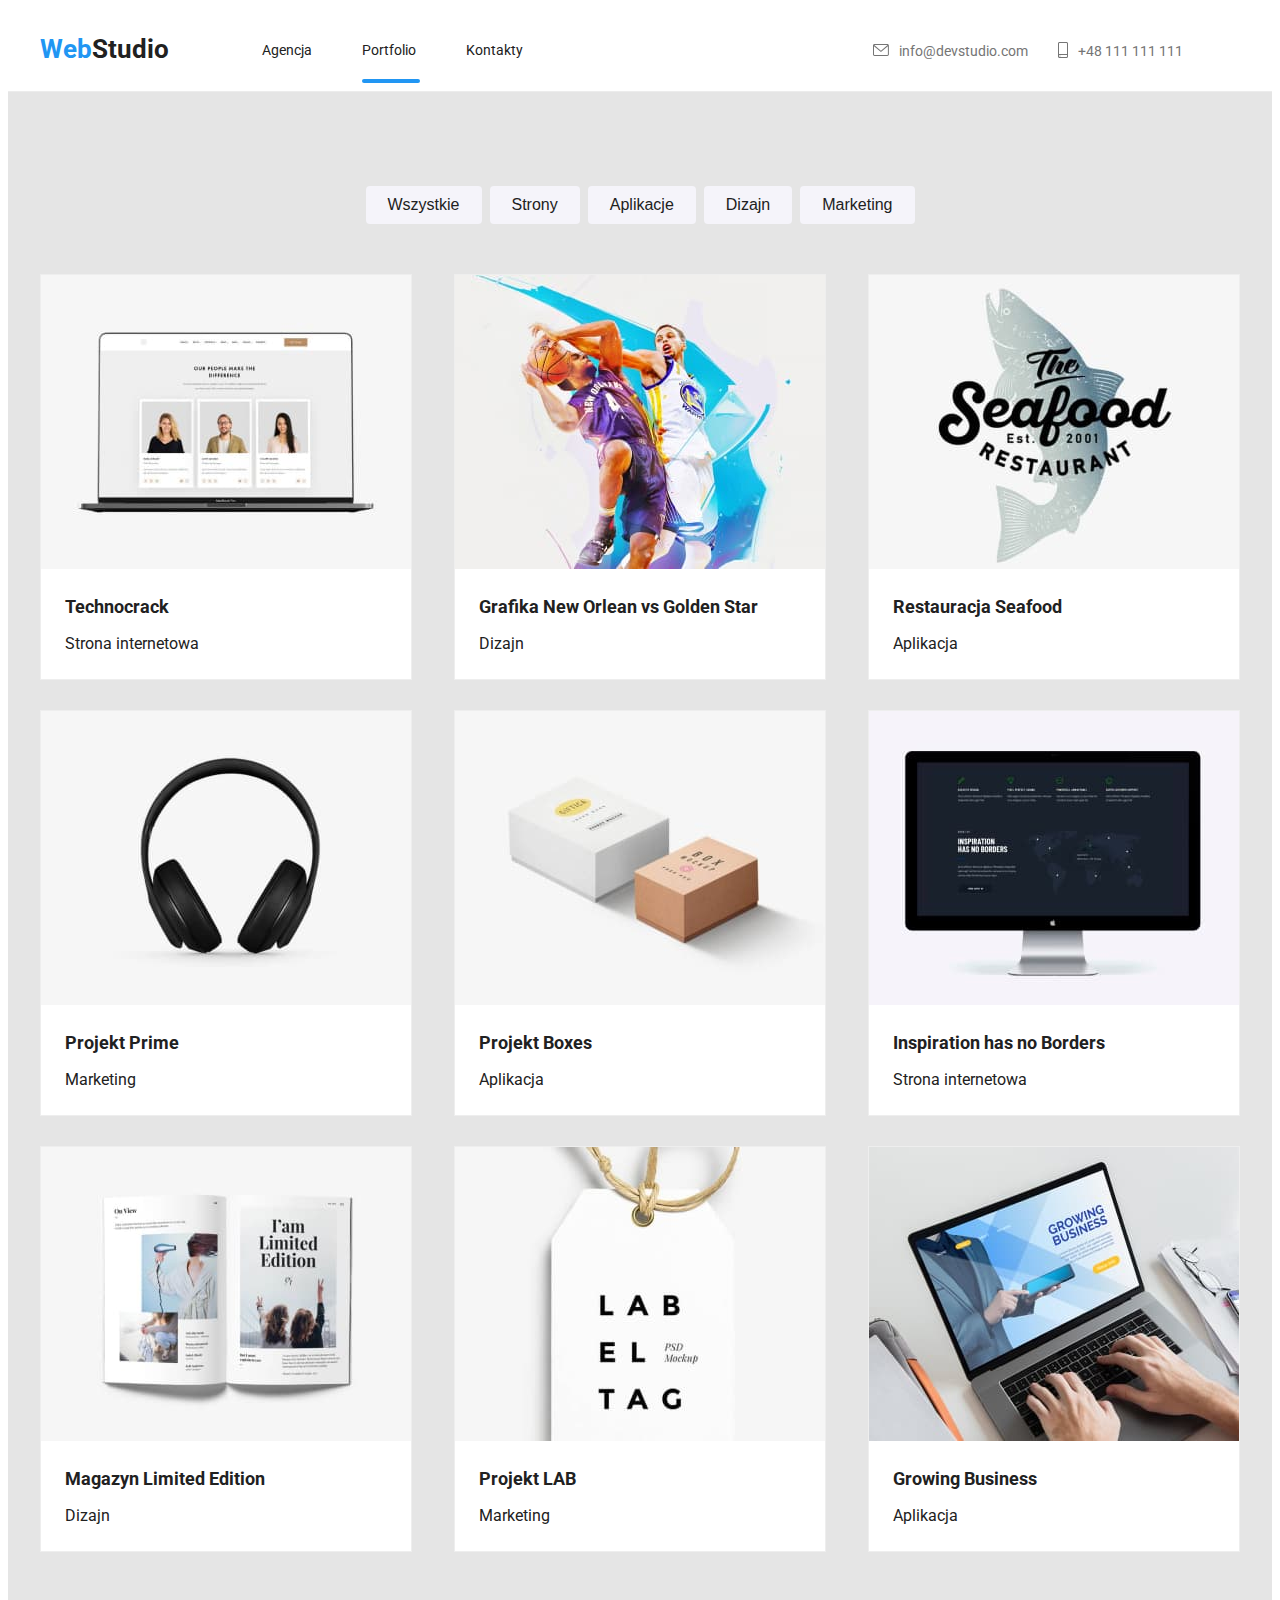
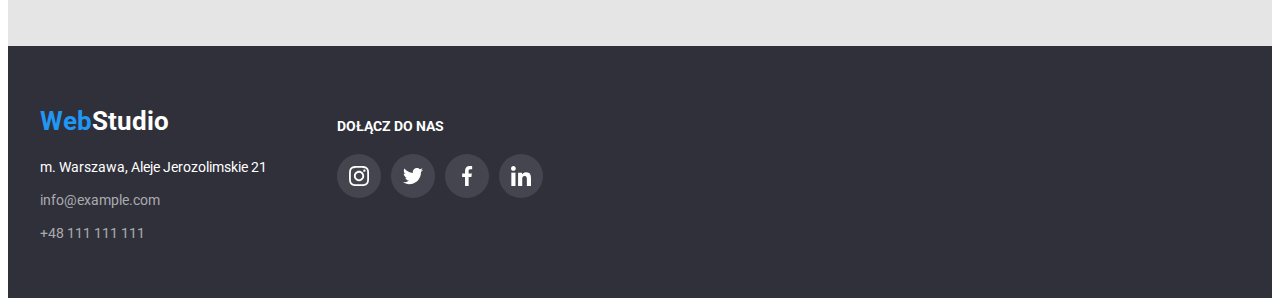
==== portfolio.html @ 44d5cf2a "Copy" ====
<!DOCTYPE html>
<html lang="pl-PL">
<head>
    <meta charset="UTF-8">
    <meta http-equiv="X-UA-Compatible" content="IE=edge">
    <meta name="viewport" content="width=device-width, initial-scale=1.0">
    <title>Portfolio</title>
    <link rel="stylesheet" href="https://cdnjs.cloudflare.com/ajax/libs/modern-normalize/1.0.0/modern-normalize.min.css"
        integrity="sha512-ISS7cAi1PEhQ8jnbJpJZMd29NlhNj4AWYyLOSp2CE/CsHxTCu+r+t0D2yoJudVrd0/8fTVPUVDzY5Tvli75u/g=="
        crossorigin="anonymous">
    <link rel="stylesheet" href="css/styles.css">
    <link rel="preconnect" href="https://fonts.gstatic.com">
    <link href="https://fonts.googleapis.com/css2?family=Raleway:wght@700&family=Roboto:wght@400;500;700;900&display=swap"
rel="stylesheet">
</head>
<body>
    <section class="section-header">
        <div class="container-section-header">
            <nav class="section-header-logo">
                <ul class="logo-item">
                    <li><a class="header-logo" href="index.html"><span>Web</span>Studio</a></li>
                </ul>
            </nav>
            <nav class="section-header-links">
                <ul class="link-items">
                    <li><a class="link" href="index.html">Agencja</a></li>
                    <li><a class="link secondary-page" href="portfolio.html">Portfolio</a></li>
                    <li><a class="link" href="#">Kontakty</a></li>
                </ul>
            </nav>
            <div class="mail-phone-links">
                <div class="mail-link">
                    <svg class="mail-icon">
                        <use href="./images/icons.svg#icon-envelope"></use>
                    </svg>
                    <a class="contact-link" href="mailto:info@devstudio.com">info@devstudio.com</a>
                </div>
                <div class="phone-link">
                    <svg class="phone-icon">
                        <use href="./images/icons.svg#icon-smartphone"></use>
                    </svg>
                    <a class="contact-link" href="tel:+48111111111">+48 111 111 111</a>
                </div>
            </div>
        </div>
    </section>
    <section class="section-main-buttons">
        <div class="container-main-buttons">
            <ul class="buttons-list">
                <li class="buttons-item"><button class="btn" type="button">Wszystkie</button></li>
                <li class="buttons-item"><button class="btn" type="button">Strony</button></li>
                <li class="buttons-item"><button class="btn" type="button">Aplikacje</button></li>
                <li class="buttons-item"><button class="btn" type="button">Dizajn</button></li>
                <li class="buttons-item"><button class="btn" type="button">Marketing</button></li>
            </ul>
        </div>
    </section>
    <section class="section-main-cards">
        <div class="container-main-cards">
            <ul class="cards">
                <li class="card-item">
                    <div class="overlay-box">
                        <img src="images/portfolio/img_portfolio1.jpg" alt="strona internetowa" width="370" height="294">
                        <div class="overlay">
                            <p class="overlay-text">Technocrack jest popularną platformą wykorzystywaną do rozpowszechniania koronawirusa. Firmy
                                wykorzystują tę platformę do celów szpiegowskich i ataków na niezabezpieczone serwery konkurencji</p>
                        </div>
                    </div>
                    <h2 class="description">Technocrack</h2>
                    <p class="alt">Strona internetowa</p>
                </li>
                <li class="card-item">
                    <div class="overlay-box">
                        <img src="images/portfolio/img_portfolio2.jpg" alt="dizajn" width="370" height="294">
                        <div class="overlay">
                            <p class="overlay-text">Technocrack jest popularną platformą wykorzystywaną do rozpowszechniania koronawirusa. Firmy
                                wykorzystują tę platformę do celów szpiegowskich i ataków na niezabezpieczone serwery konkurencji</p>
                        </div>
                    </div>
                    <h2 class="description">Grafika New Orlean vs Golden Star</h2>
                    <p class="alt">Dizajn</p>
                </li>
                <li class="card-item">
                    <div class="overlay-box">
                        <img src="images/portfolio/img_portfolio3.jpg" alt="aplikacja" width="370" height="294">
                        <div class="overlay">
                            <p class="overlay-text">Technocrack jest popularną platformą wykorzystywaną do rozpowszechniania koronawirusa. Firmy
                                wykorzystują tę platformę do celów szpiegowskich i ataków na niezabezpieczone serwery konkurencji</p>
                        </div>
                    </div>
                    <h2 class="description">Restauracja Seafood</h2>
                    <p class="alt">Aplikacja</p>
                </li>
                <li class="card-item">
                    <div class="overlay-box">
                        <img src="images/portfolio/img_portfolio4.jpg" alt="marketing" width="370" height="294">
                        <div class="overlay">
                            <p class="overlay-text">Technocrack jest popularną platformą wykorzystywaną do rozpowszechniania koronawirusa. Firmy
                                wykorzystują tę platformę do celów szpiegowskich i ataków na niezabezpieczone serwery konkurencji</p>
                        </div>
                    </div>
                    <h2 class="description">Projekt Prime</h2>
                    <p class="alt">Marketing</p>
                </li>
                <li class="card-item">
                    <div class="overlay-box">
                        <img src="images/portfolio/img_portfolio5.jpg" alt="aplikacja" width="370" height="294">
                        <div class="overlay">
                            <p class="overlay-text">Technocrack jest popularną platformą wykorzystywaną do rozpowszechniania koronawirusa. Firmy
                                wykorzystują tę platformę do celów szpiegowskich i ataków na niezabezpieczone serwery konkurencji</p>
                        </div>
                    </div>
                    <h2 class="description">Projekt Boxes</h2>
                    <p class="alt">Aplikacja</p>
                </li>
                <li class="card-item">
                    <div class="overlay-box">
                        <img src="images/portfolio/img_portfolio6.jpg" alt="strona internetowa" width="370" height="294">
                        <div class="overlay">
                            <p class="overlay-text">Technocrack jest popularną platformą wykorzystywaną do rozpowszechniania koronawirusa. Firmy
                                wykorzystują tę platformę do celów szpiegowskich i ataków na niezabezpieczone serwery konkurencji</p>
                        </div>
                    </div>
                    <h2 class="description">Inspiration has no Borders</h2>
                    <p class="alt">Strona internetowa</p>
                </li>
                <li class="card-item">
                    <div class="overlay-box">
                        <img src="images/portfolio/img_portfolio7.jpg" alt="dizajn" width="370" height="294">
                        <div class="overlay">
                            <p class="overlay-text">Technocrack jest popularną platformą wykorzystywaną do rozpowszechniania koronawirusa. Firmy
                                wykorzystują tę platformę do celów szpiegowskich i ataków na niezabezpieczone serwery konkurencji</p>
                        </div>
                    </div>
                    <h2 class="description">Magazyn Limited Edition</h2>
                    <p class="alt">Dizajn</p>
                </li>
                <li class="card-item">
                    <div class="overlay-box">
                        <img src="images/portfolio/img_portfolio8.jpg" alt="marketing" width="370" height="294">
                        <div class="overlay">
                            <p class="overlay-text">Technocrack jest popularną platformą wykorzystywaną do rozpowszechniania koronawirusa. Firmy
                                wykorzystują tę platformę do celów szpiegowskich i ataków na niezabezpieczone serwery konkurencji</p>
                        </div>
                    </div>
                    <h2 class="description">Projekt LAB</h2>
                    <p class="alt">Marketing</p>
                </li>
                <li class="card-item">
                    <div class="overlay-box">
                        <img src="images/portfolio/img_portfolio9.jpg" alt="aplikacja" width="370" height="294">
                        <div class="overlay">
                            <p class="overlay-text">Technocrack jest popularną platformą wykorzystywaną do rozpowszechniania koronawirusa. Firmy
                                wykorzystują tę platformę do celów szpiegowskich i ataków na niezabezpieczone serwery konkurencji</p>
                        </div>
                    </div>
                    <h2 class="description">Growing Business</h2>
                    <p class="alt">Aplikacja</p>
                </li>
            </ul>
        </div>
    </section>
    <section class="section-footer">
        <div class="container-footer">
            <div class="logo-address">
                <nav>
                    <ul class="address">
                        <li><a class="logo" href="index.html"><span>Web</span>Studio</a></li>
                    </ul>
                </nav>
                <address>
                    <ul class="address">
                        <li><a class="address-link" href="https://goo.gl/maps/2TUbPAgfk7zZ6Xrx7" target="_blank">m. Warszawa, Aleje Jerozolimskie 21</a></li>
                        <li><a class="address-link-mail" href="mailto:info@example.com">info@example.com</a></li>
                        <li><a class="address-link-phone" href="tel:+48111111111">+48 111 111 111</a></li>
                    </ul>
                </address>
            </div>
            <div class="social-media">
                <p class="social-title">DOŁĄCZ DO NAS</p>
                <nav>
                    <ul class="social-links">
                        <li class="social-link-item">
                            <a class="social-link" href="#">
                                <svg class="social-icon">
                                    <use href="./images/icons.svg#icon-instagram"></use>
                                </svg>
                            </a>
                        </li>
                        <li class="social-link-item">
                            <a class="social-link" href="#">
                                <svg class="social-icon">
                                    <use href="./images/icons.svg#icon-twitter"></use>
                                </svg>
                            </a>
                        </li>
                        <li class="social-link-item">
                            <a class="social-link" href="#">
                                <svg class="social-icon">
                                    <use href="./images/icons.svg#icon-facebook"></use>
                                </svg>
                            </a>
                        </li>
                        <li class="social-link-item">
                            <a class="social-link" href="#">
                                <svg class="social-icon">
                                    <use href="./images/icons.svg#icon-linkedin"></use>
                                </svg>
                            </a>
                        </li>
                    </ul>
                </nav>
            </div>
        </div>
    </section>
</body>
</html>
---- css/styles.css ----
:root {
    --first-font: 'Roboto', sans-serif;
    --second-font: 'Raleway', sans-serif;
    --first-color: #212121;
    --second-color: #757575;
    --third-color: #2196F3;
    --fourth-color: #FFFFFF;
    --first-background-color: #E5E5E5;
    --second-background-color: #2F303A;
    --third-background-color: #F5F4FA;
    --fourth-background-color: #ffffff;
    --first-cursor: pointer;
    --list-style-type: none;
}
body {
    font-family: var(--first-font);
    color: var(--first-color);
}
ul,
ol {
    list-style-type: var(--list-style-type);
}
h1,
h2,
h3,
h4,
h5,
h6 {
    margin: 0;
}
ul,
ol,
figure,
figcaption {
    margin: 0;
    padding: 0;
}
p {
    padding: 0;
    margin: 0;
}
img {
    display: block;
}
/* ===========header=========== */
.section-header {
    background-color: var(--fourth-background-color);
    border-bottom: 1px solid #ECECEC;
}
.container-section-header {
    width: 1200px;
    margin: 0 auto;
    padding: 0 15px;
    display: flex;
    align-items: center;
}
.link-items {
    display: flex;
    width: 261px;
    margin-left: 93px;
    margin-right: 350px;
    justify-content: space-between;
}
.mail-phone-links {
    display: flex;
    justify-content: space-between;
    align-items: center;
    fill: var(--second-color);
}
.mail-link {
    display: flex;
    align-items: center;
    margin-right: 30px;
    transition-property: fill;
    transition-duration: 250ms;
    transition-timing-function: cubic-bezier(0.4, 0, 0.2, 1);
}
.phone-link {
    display: flex;
    align-items: center;
    transition-property: fill;
    transition-duration: 250ms;
    transition-timing-function: cubic-bezier(0.4, 0, 0.2, 1);
}
.mail-icon {
    width: 16px;
    height: 12px;
    margin-right: 10px;
}
.phone-icon {
    width: 10px;
    height: 16px;
    margin-right: 10px;
}
.contact-link {
    text-align: center;
    padding-top: 3px;
}
.logo-item {
    padding-top: 24px;
    padding-bottom: 25px;
}
.link-items {
    padding-top: 32px;
    padding-bottom: 32px;
}
.mail-link:hover,
.mail-link:focus,
.phone-link:hover,
.phone-link:focus {
    cursor:var(--first-cursor);
    color:var(--third-color);
    fill:var(--third-color);
}
.main-page::after {
    content: "";
    display: block;
    width: 53px;
    height: 4px;
    border-radius: 2px;
    background-color: var(--third-color);
    position: absolute;
    top: 79px;
}
.secondary-page::after {
    content: "";
    display: block;
    width: 58px;
    height: 4px;
    border-radius: 2px;
    background-color: var(--third-color);
    position: absolute;
    top: 79px;
}
/* ===========Hero================== */
.section-hero {
    padding-top: 200px;
    padding-bottom: 200px;
    background-image: linear-gradient(rgba(47, 48, 58, 0.4), rgba(47, 48, 58, 0.4)), url(../images/background/bg_image.jpg);
    background-size: cover;
}
.container-hero {
    width: 1200px;
    margin: 0 auto;
    padding: 0 15px;
    display: flex;
    flex-direction: column;
    align-items: center;
}
.btn-hero {
    font-size: 16px;
    font-weight: 700;
    border: none;
    border-radius: 4px;
    padding: 10px 42px;
    margin-top: 30px;
    background-color: var(--third-background-color);
    color: var(--first-color);
    box-shadow: none;
    transition-property: color, background-color, box-shadow;
    transition-duration: 250ms;
    transition-timing-function: cubic-bezier(0.4, 0, 0.2, 1);
}
.btn-hero:hover,
.btn-hero:focus {
    cursor: var(--first-cursor);
    background-color: var(--third-color);
    color: var(--fourth-color);
    box-shadow: 0px 3px 1px rgba(0, 0, 0, 0.1), 0px 1px 2px rgba(0, 0, 0, 0.08), 0px 2px 2px rgba(0, 0, 0, 0.12);
}
.hero-title {
    font-size: 44px;
    font-weight: 900;
    color: var(--fourth-color);
}
/* ===========lorem ipsum=========== */
.services {
    background-color: var(--first-background-color);
    padding-top: 94px;
}
.container-services {
    width: 1200px;
    margin: 0 auto;
    padding: 0 15px; 
}
.services-list {
    display: flex;
    width: 1170px;
    justify-content: space-between;
}
.services-list-item {
    display: flex;
    flex-direction: column;
}
.service-name {
    font-size: 14px;
    font-weight: 700;
    color: var(--first-color);
    padding-top: 30px;
    padding-bottom: 10px;
}
.service-desc {
    font-size: 14px;
    font-weight: 400;
    color: var(--second-color);
}
.services-icon {
    width: 270px;
    height: 120px;
}
/* ===========main:buttons=========== */
.section-main-buttons {
    background-color: var(--first-background-color);
    padding-bottom: 20px;
    padding-top: 94px;
}
.container-main-buttons {
    width: 1200px;
    margin: 0 auto;
    padding: 0 15px; 
}
.buttons-list {
    display: flex;
    justify-content: center;
}
.btn {
    padding: 6px 22px;
    font-weight: 500;
    line-height: 26px;
    border: none;
    border-radius: 4px;
    box-shadow: none;
    color: var(--first-color);
    background-color: var(--third-background-color);
    transition-property: color, background-color, box-shadow;
    transition-duration: 250ms;
    transition-timing-function: cubic-bezier(0.4, 0, 0.2, 1);
}
.buttons-item:not(:last-child) {
    margin-right: 8px;
}
/* ===========main-cards=========== */
.section-main-cards {
    background-color: var(--first-background-color);
    padding-bottom: 94px;
}
.container-main-cards {
    width: 1200px;
    margin: 0 auto;
    padding: 0 15px;
    display: flex;
}
.cards {
    display: flex;
    flex-wrap: wrap;
    justify-content: space-between
}
.card-item {
    background-color: var(--fourth-background-color);
    border: 1px solid #EEEEEE;
    margin-top: 30px;
    box-shadow: none;
    transition-property: box-shadow;
    transition-duration: 250ms;
    transition-timing-function: cubic-bezier(0.4, 0, 0.2, 1);
}
.description,
.alt {
    padding-left: 24px;
}
.alt {
    padding-bottom: 20px;
}
.description {
    padding-top: 20px;
    padding-bottom: 4px;
}
.card-item:hover {
    cursor: var(--first-cursor);
    box-shadow: 0px 1px 1px rgba(0, 0, 0, 0.12), 0px 4px 4px rgba(0, 0, 0, 0.06), 1px 4px 6px rgba(0, 0, 0, 0.16);
}
.alt {
    line-height: 1.875;
}
.description {
    font-size: 18px;
    line-height: 2;
}
.btn {
    font-size: 16px;
}
.overlay-box {
    position: relative;
}
.overlay {
    width: 370px;
    height: 294px;
    background-color: rgba(33, 150, 243, 0.9);
    position: absolute;
    top: 0px;
    left: 0px;
}
.overlay-box {
    overflow: hidden;
}
.overlay-text {
    font-size: 18px;
    font-weight: 400;
    line-height: 28px;
    color: var(--fourth-color);
    padding: 49px 45px 49px 24px;
}
.overlay {
    transform: translateY(100%);
    transition-property: transform;
    transition-duration: 250ms;
    transition-timing-function: cubic-bezier(0.4, 0, 0.2, 1);
}
.card-item:hover .overlay {
    transform: translateY(0px);
}
/* ===========footer=========== */
.section-footer {
    background-color: var(--second-background-color);
}
.container-footer {
    width: 1200px;
    margin: 0 auto;
    padding: 0 15px;
    display: flex;
}
.social-links {
    display: flex;
    justify-content: space-between;
    align-items: center;
    width: 206px;
    padding-top: 20px;
    padding-bottom: 100px;
    margin-left: 70px;
}
.social-icon {
    width: 20px;
    height: 20px;
    fill: var(--fourth-color);
}
.social-link {
    display: flex;
    width: 44px;
    height: 44px;
    background-color: rgba(255, 255, 255, 0.1);
    border-radius: 50%;
    justify-content: center;
    align-items: center;
    transition-property: background-color;
    transition-duration: 250ms;
    transition-timing-function: cubic-bezier(0.4, 0, 0.2, 1);
}
.social-title {
    color: var(--fourth-color);
    font-size: 14px;
    font-weight: 700
}
.address-link-mail,
.address-link-phone {
    text-decoration: none;
    font-size: 14px;
    color: rgba(255, 255, 255, 0.6);
    line-height: 1.714;
    transition-property: color;
    transition-duration: 250ms;
    transition-timing-function: cubic-bezier(0.4, 0, 0.2, 1);
}
.address-link-mail:hover,
.address-link-mail:focus,
.address-link-phone:hover,
.address-link-phone:focus {
    cursor:var(--first-cursor);
    color:var(--third-color);
}
.social-title {
    display: block;
    padding-left: 70px;
    padding-top: 72px;
}
.logo {
    display: block;
    padding-top: 60px;
    padding-bottom: 20px;
}
.address-link-mail {
    display: block;
    padding-top: 9px;
    padding-bottom: 9px;
}
.social-link:hover,
.social-link:focus {
    background-color: var(--third-color);
}
/* ===========backdrop================ */
.backdrop {
    position: fixed;
    left: 0;
    top: 0;
    width: 100%;
    height: 100%;
    background-color: rgba(0, 0, 0, 0.2);
    transform: scale(1);
    transition-duration: 500ms;
    transition-timing-function: cubic-bezier(0.4, 0, 0.2, 1);
}
.modal {
    position: absolute;
    top: 50%;
    left: 50%;
    transform: translate(-50%,-50%);
    width: 528px;
    height: 581px;
    background-color: var(--fourth-color);
    border-radius: 4px;
    box-shadow: 0px 1px 3px rgba(0, 0, 0, 0.12), 0px 1px 1px rgba(0, 0, 0, 0.14), 0px 2px 1px rgba(0, 0, 0, 0.2);
}
.close-btn {
    width: 30px;
    height: 30px;
    border: 1px solid rgba(0, 0, 0, 0.1);
    border-radius: 50%;
    background-color: var(--fourth-color);
    position: absolute;
    top: 8px;
    right: 8px;
}
.button-close-icon {
    width: 11px;
    height: 11px;
    position: absolute;
    top: 50%;
    left: 50%;
    transform: translate(-50%,-50%);
}
.close-btn:hover,
.close-btn:focus {
    cursor: var(--first-cursor);
}
.is-hidden {
    opacity: 0;
    visibility: hidden;
    pointer-events: none;
    transform: scale(0.5) translateY(300px);
    transition-duration: 500ms;
    transition-timing-function: cubic-bezier(0.4, 0, 0.2, 1);
}
/* =================================== */
/* =======what are we doing=========== */
.specialization {
    background-color: var(--first-background-color);
    padding-top: 94px;
    padding-bottom: 94px;
}
.container-specialization {
    width: 1200px;
    margin: 0 auto;
    padding: 0 15px;
    display: flex;
    flex-direction: column;
    align-items: center;
}
.specializations-title {
    font-size: 36px;
    font-weight: 700;
    color: var(--first-color);
    display: block;
    padding-bottom: 50px;
}
.specializations-list {
    display: flex;
    width: 1170px;
    justify-content: space-between;
}
.specializations-item {
    position: relative;
}
.specialization-description {
    display: flex;
    justify-content: center;
    width: 100%;
    background-color: rgba(47, 48, 58, 0.8);
    position: absolute;
    top: 224px;
}
.specialization-name {
    padding-top: 27px;
    padding-bottom: 27px;
    color: var(--fourth-color);
    font-size: 14px;
    font-weight: 700;
}
/* ===========our customers=========== */
.our-customers {
    background-color: var(--fourth-background-color);
}
.container-our-customers {
    width: 1200px;
    margin: 0 auto;
    padding: 0 15px;
    display: flex;
    flex-direction: column;
    align-items: center;
    padding-top: 94px;
    padding-bottom: 94px;
}
.customers-icon {
    fill: #AFB1B8;
    border: 1px solid #AFB1B8;
    border-radius: 4px;
    width: 170px;
    height: 92px;
    transition-property: fill, border;
    transition-duration: 250ms;
    transition-timing-function: cubic-bezier(0.4, 0, 0.2, 1);
}
.customers {
    display: flex;
    width: 1170px;
    justify-content: space-between
}
.customers-title {
    font-size: 36px;
    font-weight: 700;
    color: var(--first-color);
    padding-bottom: 50px;
}
.customers-icon:hover,
.customers-icon:focus {
    fill: var(--third-color);
    border: 1px solid #2196F3;
    cursor: var(--first-cursor);
}
/* ===========team============= */
.main-team {
    background-color: var(--third-background-color);
    padding-top: 94px;
    padding-bottom: 94px;
}
.container-main-team {
    width: 1200px;
    margin: 0 auto;
    padding: 0 15px;
    display: flex;
    flex-direction: column;
    align-items: center;
}
.main-team-title {
    font-size: 36px;
    font-weight: 700;
    color: var(--first-color);
    display: block;
    padding-bottom: 50px;
}
.team-images-list {
    display: flex;
    width: 1170px;
    justify-content: space-between;
}
.team-images-item {
    display: flex;
    flex-direction: column;
    align-items: center;
    background-color: var(--fourth-color);
    border-radius: 0px 0px 4px 4px;
    box-shadow: 0px 1px 3px rgba(0, 0, 0, 0.12), 0px 1px 1px rgba(0, 0, 0, 0.14), 0px 2px 1px rgba(0, 0, 0, 0.2);
}
.fullname {
    font-size: 16px;
    font-weight: 500;
    color: var(--first-color);
    padding-top: 30px;
}
.workplace {
    font-size: 16px;
    font-weight: 400;
    color: var(--second-color);
    padding-top: 10px;
    padding-bottom: 16px;
}
.team-socialmedia-links {
    display: flex;
    width: 206px;
    justify-content: space-between;
    padding-bottom: 30px;
}
.team-socialmedia-icon {
    width: 20px;
    height: 20px;
}
.team-socialmedia-link {
    width: 44px;
    height: 44px;
    border-radius: 50%;
    display: flex;
    justify-content: center;
    align-items: center;
    fill: #AFB1B8;
    background-color: var(--fourth-color);
    transition-property: fill, background-color;
    transition-duration: 250ms;
    transition-timing-function: cubic-bezier(0.4, 0, 0.2, 1);
}
.team-socialmedia-link:hover,
.team-socialmedia-link:focus {
    background-color: var(--third-color);
    cursor: var(--first-cursor);
    fill: #ffffff;
}
/* ============================ */
.btn:hover,
.btn:focus {
    cursor: var(--first-cursor);
    background-color: var(--third-color);
    color: var(--fourth-color);
    box-shadow: 0px 3px 1px rgba(0, 0, 0, 0.1), 0px 1px 2px rgba(0, 0, 0, 0.08), 0px 2px 2px rgba(0, 0, 0, 0.12);
}
.link:hover,
.link:focus {
    cursor: var(--first-cursor);
    color:var(--third-color);
}
.address-link:hover,
.address-link:focus {
    cursor:var(--first-cursor);
    color:var(--third-color);
}
.contact-link:hover,
.contact-link:focus {
    cursor:var(--first-cursor);
    color:var(--third-color);
    fill:var(--third-color);
}
.link,
.address-link,
.contact-link {
    text-decoration: none;
    font-size: 14px;
}
.link {
    color:var(--first-color);
    transition-property: color;
    transition-duration: 250ms;
    transition-timing-function: cubic-bezier(0.4, 0, 0.2, 1);
}
.contact-link {
    color:var(--second-color);
    transition-property: color;
    transition-duration: 250ms;
    transition-timing-function: cubic-bezier(0.4, 0, 0.2, 1);
}
.address-link {
    color:var(--fourth-color);
    transition-property: color;
    transition-duration: 250ms;
    transition-timing-function: cubic-bezier(0.4, 0, 0.2, 1);
    line-height: 1.714;
}
.address {
    font-style: normal;
}
.logo,
.header-logo {
    text-decoration: none;
    font-size: 26px;
    font-weight: 700;
}
.logo {
    color: var(--fourth-color);
}
.header-logo {
    color:var(--first-color);
}
span {
    color:var(--third-color);
}
/* ============================ */
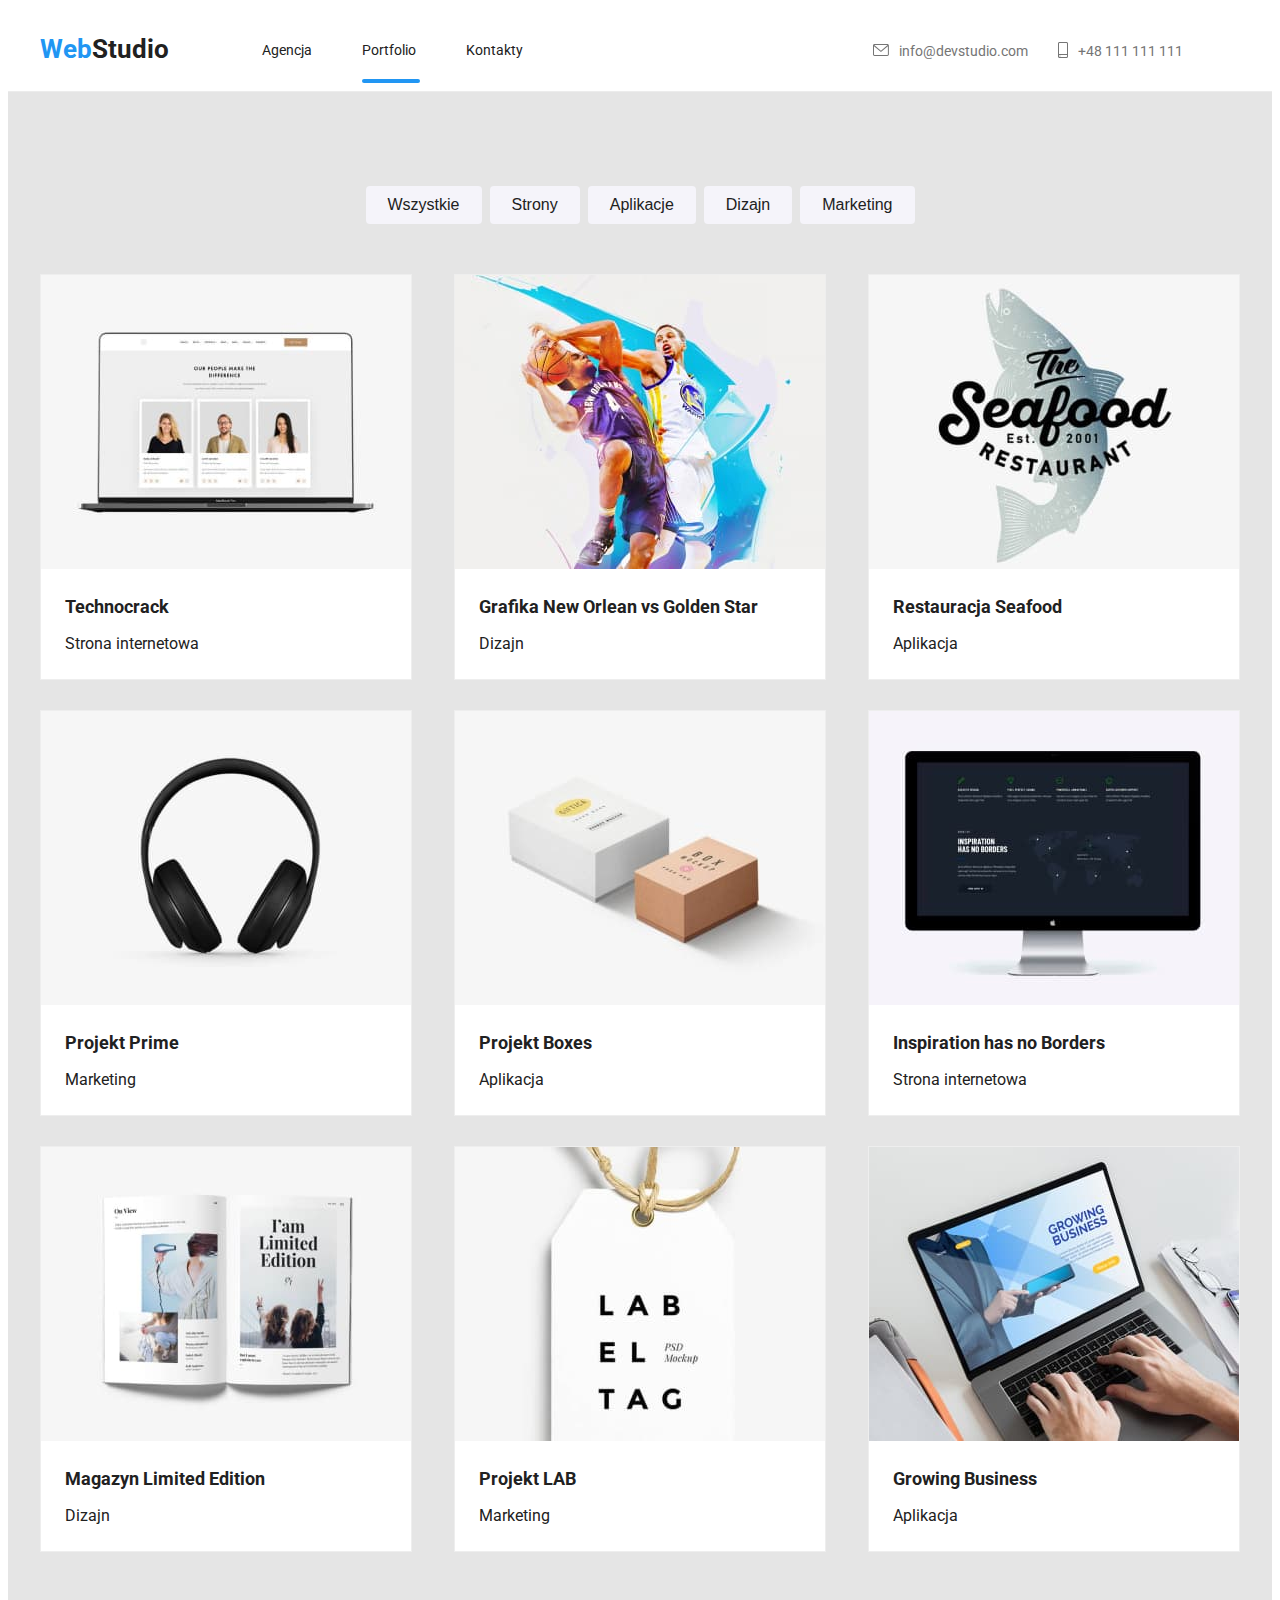
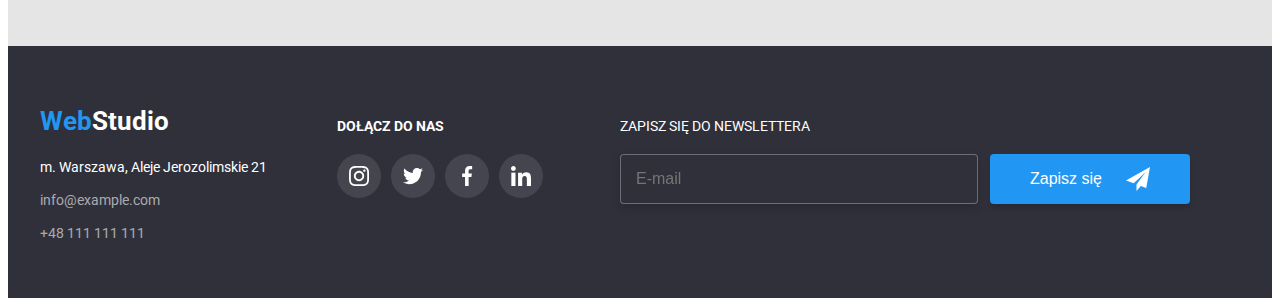
==== commit 41c6dfa2: "footer-form" ====
--- a/portfolio.html
+++ b/portfolio.html
@@ -211,6 +211,19 @@
                     </ul>
                 </nav>
             </div>
+            <div class="footer-form">
+                <span class="input-label">zapisz się do newslettera</span>
+                <form class="form-newsletter" name="newsletter">
+                    <label class="newsletter-label" name="newsletter-title">
+                        <input class="input-email" type="email" name="email" placeholder="E-mail" />
+                    </label>
+                    <button class="btn-footer-form" type="submit">Zapisz się
+                        <svg class="social-icon-send">
+                            <use href="./images/icons.svg#icon-icon-send"></use>
+                        </svg>
+                    </button>
+                </form>
+            </div>
         </div>
     </section>
 </body>
--- a/css/styles.css
+++ b/css/styles.css
@@ -396,6 +396,60 @@
 .social-link:focus {
     background-color: var(--third-color);
 }
+.footer-form {
+    display: flex;
+    flex-direction: column;
+    margin-top: 72px;
+    margin-left: 77px;
+}
+.input-label {
+    text-transform: uppercase;
+    font-size: 14px;
+    weight: 700;
+    color: var(--fourth-color);
+    display: flex;
+    padding-bottom: 20px;
+}
+.input-email {
+    width: 358px;
+    height: 50px;
+    box-sizing: border-box;
+    border: 1px solid rgba(255, 255, 255, 0.3);
+    border-radius: 4px;
+    filter: drop-shadow(0px 4px 4px rgba(0, 0, 0, 0.15));
+    background-color: var(--second-background-color);
+    padding: 15px;
+    font-size: 16px;
+    weight: 400;
+}
+.btn-footer-form {
+    width: 200px;
+    height: 50px;
+    border: none;
+    border-radius: 4px;
+    padding: 0px;
+    background-color: var(--third-color);
+    box-shadow: 0px 4px 4px rgba(0, 0, 0, 0.15);
+    font-size: 16px;
+    weight: 700;
+    color: var(--fourth-color);
+    margin-left: 12px;
+    display: flex;
+    align-items: center;
+    justify-content: center;
+}
+.social-icon-send {
+    width: 24px;
+    height: 24px;
+    margin-left: 24px;
+}
+.btn-footer-form:hover,
+.btn-footer-form:focus {
+    cursor: var(--first-cursor);
+}
+.form-newsletter {
+    display: flex;
+}
 /* ===========backdrop================ */
 .backdrop {
     position: fixed;
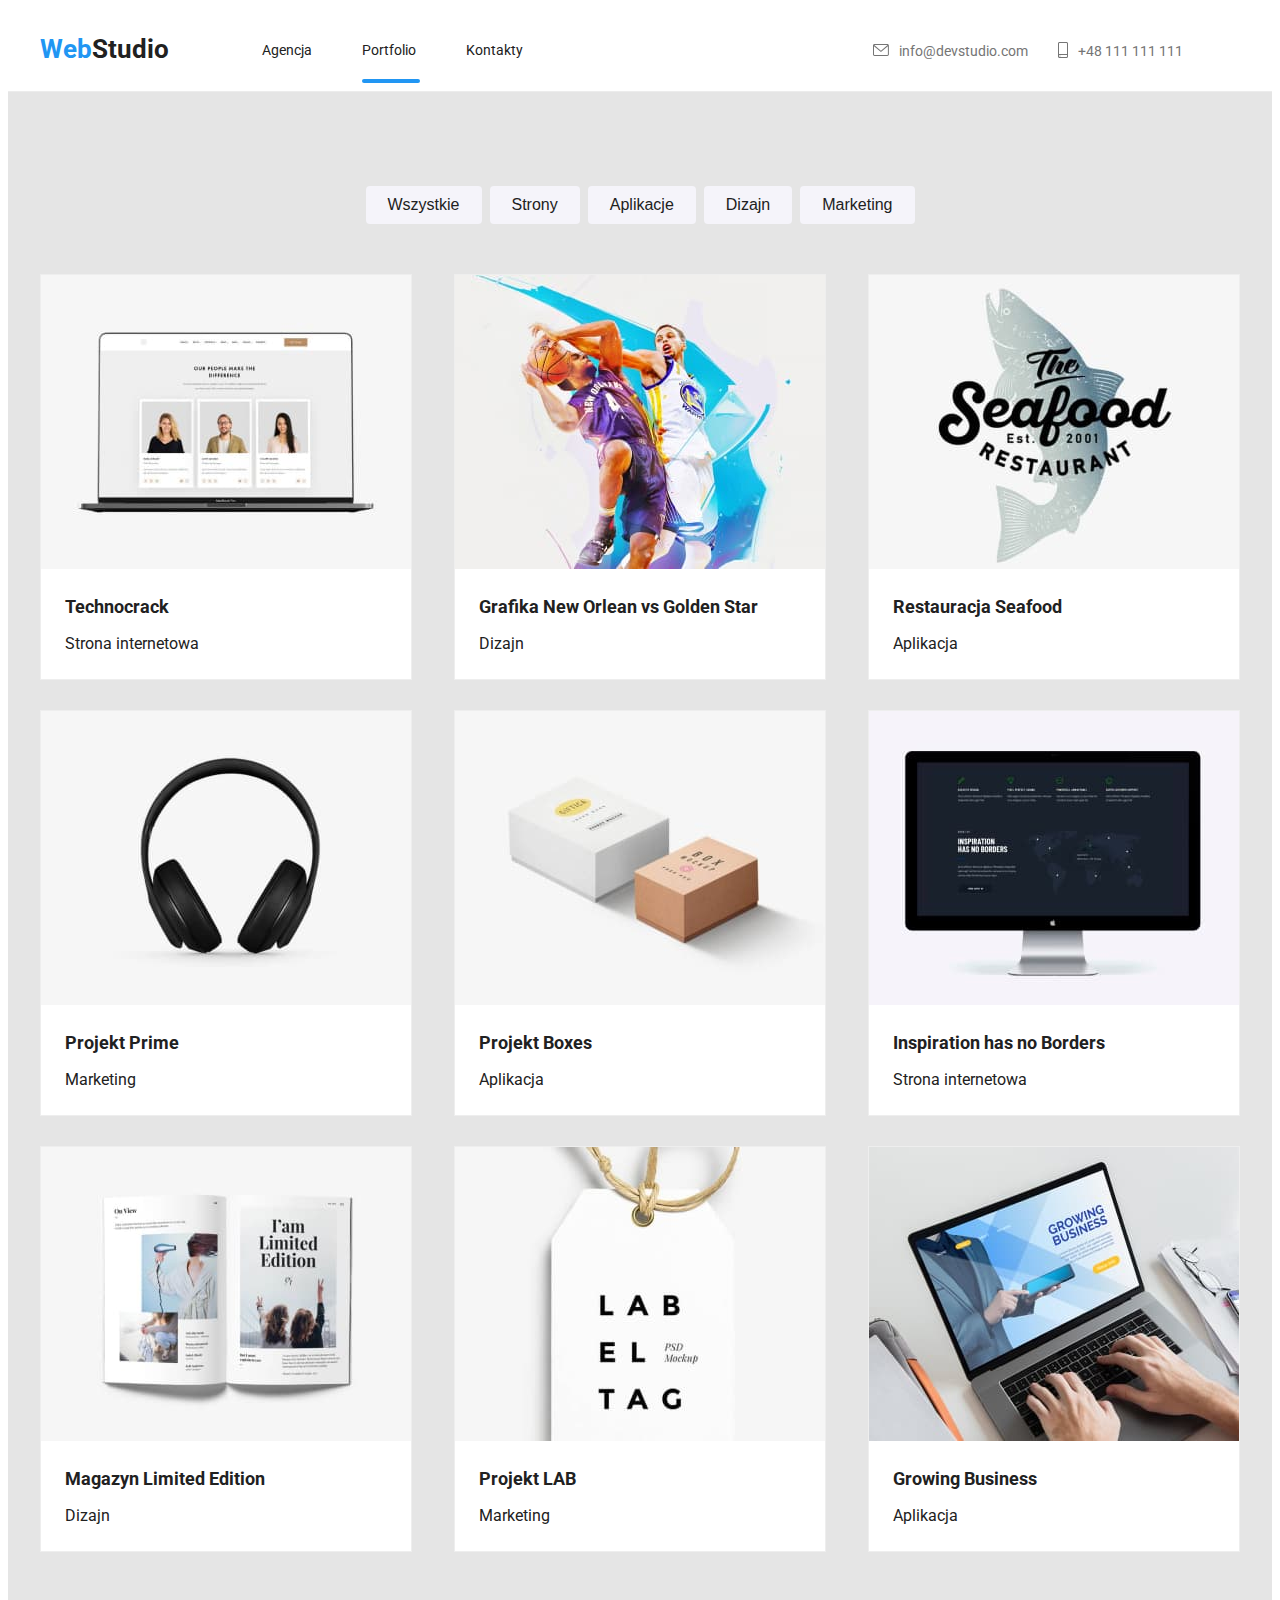
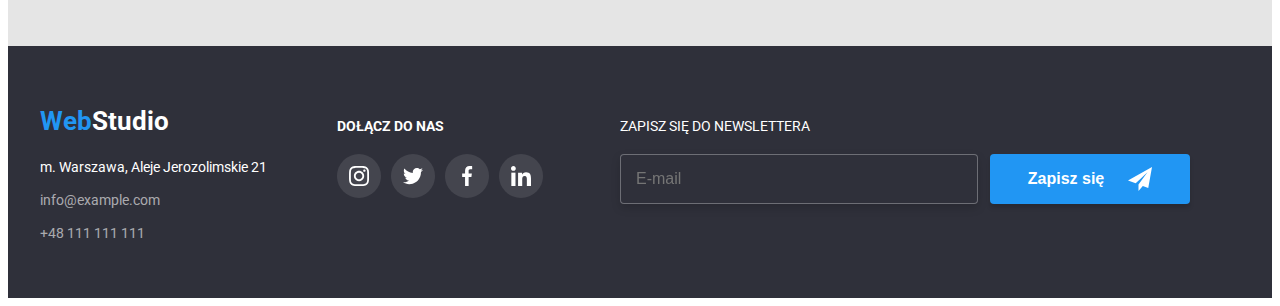
==== commit a0a6b89a: "modal" ====
--- a/portfolio.html
+++ b/portfolio.html
@@ -213,7 +213,7 @@
             </div>
             <div class="footer-form">
                 <span class="input-label">zapisz się do newslettera</span>
-                <form class="form-newsletter" name="newsletter">
+                <form class="form-newsletter" name="newsletter" action="" method="POST">
                     <label class="newsletter-label" name="newsletter-title">
                         <input class="input-email" type="email" name="email" placeholder="E-mail" />
                     </label>
--- a/css/styles.css
+++ b/css/styles.css
@@ -431,7 +431,7 @@
     background-color: var(--third-color);
     box-shadow: 0px 4px 4px rgba(0, 0, 0, 0.15);
     font-size: 16px;
-    weight: 700;
+    font-weight: 700;
     color: var(--fourth-color);
     margin-left: 12px;
     display: flex;
@@ -732,4 +732,104 @@
 span {
     color:var(--third-color);
 }
-/* ============================ */+/* ============================ */
+.modal-form {
+    display: flex;
+    flex-direction: column;
+    padding: 40px;
+}
+.modal-form-title {
+    color: var(--first-color);
+    font-weight: 700;
+    font-size: 20px;
+    text-align: center;
+    margin-bottom: 12px;
+}
+.modal-label {
+    color: var(--second-color);
+    font-weight: 400;
+    font-size: 12px;
+    margin-bottom: 4px;
+}
+.modal-input {
+    height: 40px;
+    box-sizing: border-box;
+    border: 1px solid rgba(33, 33, 33, 0.2);
+    border-radius: 4px;
+    padding: 14px 35px;
+    margin-bottom: 10px;
+    outline: none;
+}
+.modal-textarea {
+    border: 1px solid rgba(33, 33, 33, 0.2);
+    box-sizing: border-box;
+    border-radius: 4px;
+    padding: 12px 16px;
+    height: 120px;
+    outline: none;
+}
+.modal-textarea::placeholder {
+    font-size: 12px;
+    font-weight: 400;
+    color: rgba(117, 117, 117, 0.5);
+}
+.modal-checkbox-label {
+    display: flex;
+    align-items: center;
+    justify-content: center;
+    margin-top: 25px;
+    margin-bottom: 30px;
+    font-size: 14px;
+    font-weight: 400;
+}
+.modal-checkbox {
+    margin-right: 9px;
+}
+.checkbox-link {
+    color: var(--third-color);
+}
+.btn-modal-form {
+    width: 200px;
+    height: 50px;
+    border: none;
+    border-radius: 4px;
+    padding: 0px;
+    background-color: var(--third-color);
+    box-shadow: 0px 4px 4px rgba(0, 0, 0, 0.15);
+    font-size: 16px;
+    font-weight: 700;
+    color: var(--fourth-color);
+    margin-left: 12px;
+    display: flex;
+    align-items: center;
+    justify-content: center;
+    margin: auto;
+}
+.modal-icon1 {
+    width: 12px;
+    height: 12px;
+    position: absolute;
+    top: 105px;
+    left: 55px;
+}
+.modal-icon2 {
+    width: 13px;
+    height: 13px;
+    position: absolute;
+    top: 173px;
+    left: 54.27px;
+}
+.modal-icon3 {
+    width: 15px;
+    height: 12px;
+    position: absolute;
+    top: 240px;
+    left: 53.5px;
+}
+.btn-modal-form:hover,
+.btn-modal-form:focus {
+    cursor: var(--first-cursor);
+}
+.modal-input:focus {
+    border-color: var(--third-color);
+}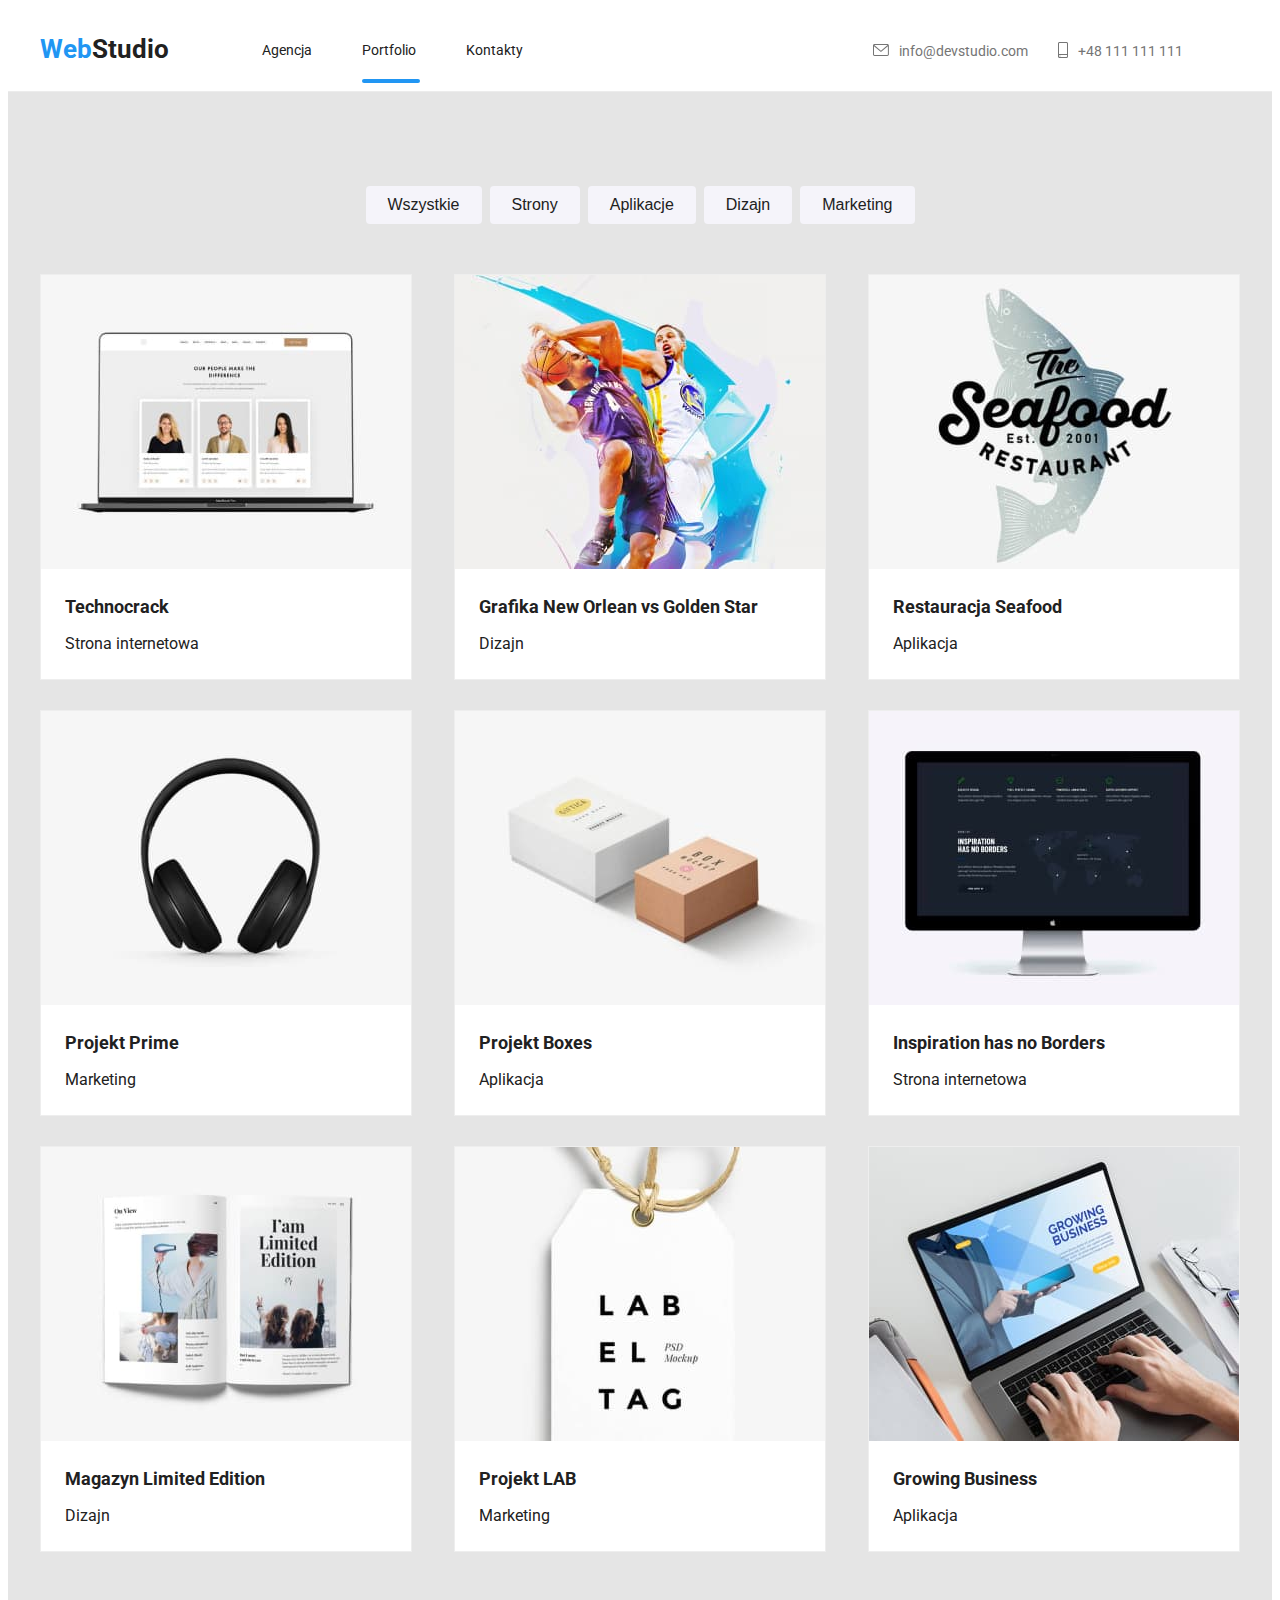
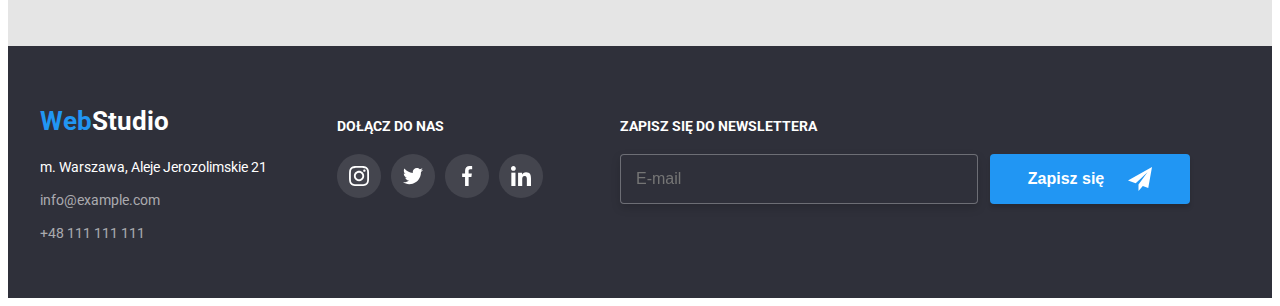
==== commit 9a4f95a0: "copy_hw06" ====
--- a/portfolio.html
+++ b/portfolio.html
@@ -213,8 +213,8 @@
             </div>
             <div class="footer-form">
                 <span class="input-label">zapisz się do newslettera</span>
-                <form class="form-newsletter" name="newsletter" action="" method="POST">
-                    <label class="newsletter-label" name="newsletter-title">
+                <form class="form-newsletter" name="newsletter" method="POST">
+                    <label class="newsletter-label">
                         <input class="input-email" type="email" name="email" placeholder="E-mail" />
                     </label>
                     <button class="btn-footer-form" type="submit">Zapisz się
--- a/css/styles.css
+++ b/css/styles.css
@@ -405,7 +405,7 @@
 .input-label {
     text-transform: uppercase;
     font-size: 14px;
-    weight: 700;
+    font-weight: 700;
     color: var(--fourth-color);
     display: flex;
     padding-bottom: 20px;
@@ -420,7 +420,7 @@
     background-color: var(--second-background-color);
     padding: 15px;
     font-size: 16px;
-    weight: 400;
+    font-weight: 400;
 }
 .btn-footer-form {
     width: 200px;
@@ -753,12 +753,16 @@
 }
 .modal-input {
     height: 40px;
+    width: 100%;
     box-sizing: border-box;
     border: 1px solid rgba(33, 33, 33, 0.2);
     border-radius: 4px;
     padding: 14px 35px;
     margin-bottom: 10px;
     outline: none;
+    transition-property: border-color;
+    transition-duration: 250ms;
+    transition-timing-function: cubic-bezier(0.4, 0, 0.2, 1);
 }
 .modal-textarea {
     border: 1px solid rgba(33, 33, 33, 0.2);
@@ -767,6 +771,9 @@
     padding: 12px 16px;
     height: 120px;
     outline: none;
+    transition-property: border-color;
+    transition-duration: 250ms;
+    transition-timing-function: cubic-bezier(0.4, 0, 0.2, 1);
 }
 .modal-textarea::placeholder {
     font-size: 12px;
@@ -774,16 +781,9 @@
     color: rgba(117, 117, 117, 0.5);
 }
 .modal-checkbox-label {
-    display: flex;
-    align-items: center;
-    justify-content: center;
-    margin-top: 25px;
-    margin-bottom: 30px;
     font-size: 14px;
     font-weight: 400;
-}
-.modal-checkbox {
-    margin-right: 9px;
+    position: relative;
 }
 .checkbox-link {
     color: var(--third-color);
@@ -811,6 +811,10 @@
     position: absolute;
     top: 105px;
     left: 55px;
+    fill: var(--first-color);
+    transition-property: fill;
+    transition-duration: 250ms;
+    transition-timing-function: cubic-bezier(0.4, 0, 0.2, 1);
 }
 .modal-icon2 {
     width: 13px;
@@ -818,6 +822,10 @@
     position: absolute;
     top: 173px;
     left: 54.27px;
+    fill: var(--first-color);
+    transition-property: fill;
+    transition-duration: 250ms;
+    transition-timing-function: cubic-bezier(0.4, 0, 0.2, 1);
 }
 .modal-icon3 {
     width: 15px;
@@ -825,11 +833,64 @@
     position: absolute;
     top: 240px;
     left: 53.5px;
+    fill: var(--first-color);
+    transition-property: fill;
+    transition-duration: 250ms;
+    transition-timing-function: cubic-bezier(0.4, 0, 0.2, 1);
 }
 .btn-modal-form:hover,
 .btn-modal-form:focus {
     cursor: var(--first-cursor);
 }
+.modal-textarea:focus,
 .modal-input:focus {
     border-color: var(--third-color);
+}
+.modal-input:focus+ .modal-icon1 {
+    fill: var(--third-color);
+}
+.modal-input:focus+ .modal-icon2 {
+    fill: var(--third-color);
+}
+.modal-input:focus+ .modal-icon3 {
+    fill: var(--third-color);
+}
+.modal-checkbox-label::before {
+    display: inline-block;
+    content: "";
+    width: 16px;
+    height: 16px;
+    border: 1px solid #000;
+    border-radius: 2px;
+    transition-property: background-color;
+    transition-duration: 250ms;
+    transition-timing-function: cubic-bezier(0.4, 0, 0.2, 1);
+    position: absolute;
+    left: -24px;
+    top: -1px;
+}
+.modal-checkbox:checked + .modal-checkbox-label::before {
+    background-color: var(--third-color);
+    border: none;
+    background-image: url(../images/Vector.svg);
+    background-repeat: no-repeat;
+    background-position: 50% 50%;
+}
+.visually-hidden {
+    position: absolute !important;
+    clip: rect(1px 1px 1px 1px);
+    clip: rect(1px, 1px, 1px, 1px);
+    padding: 0 !important;
+    border: 0 !important;
+    height: 1px !important;
+    width: 1px !important;
+    overflow: hidden;
+}
+.modal-checkbox-group {
+    display: flex;
+    align-items: center;
+    justify-content: center;
+    margin-top: 20px;
+    margin-bottom: 30px;
+    height: 24px;
 }